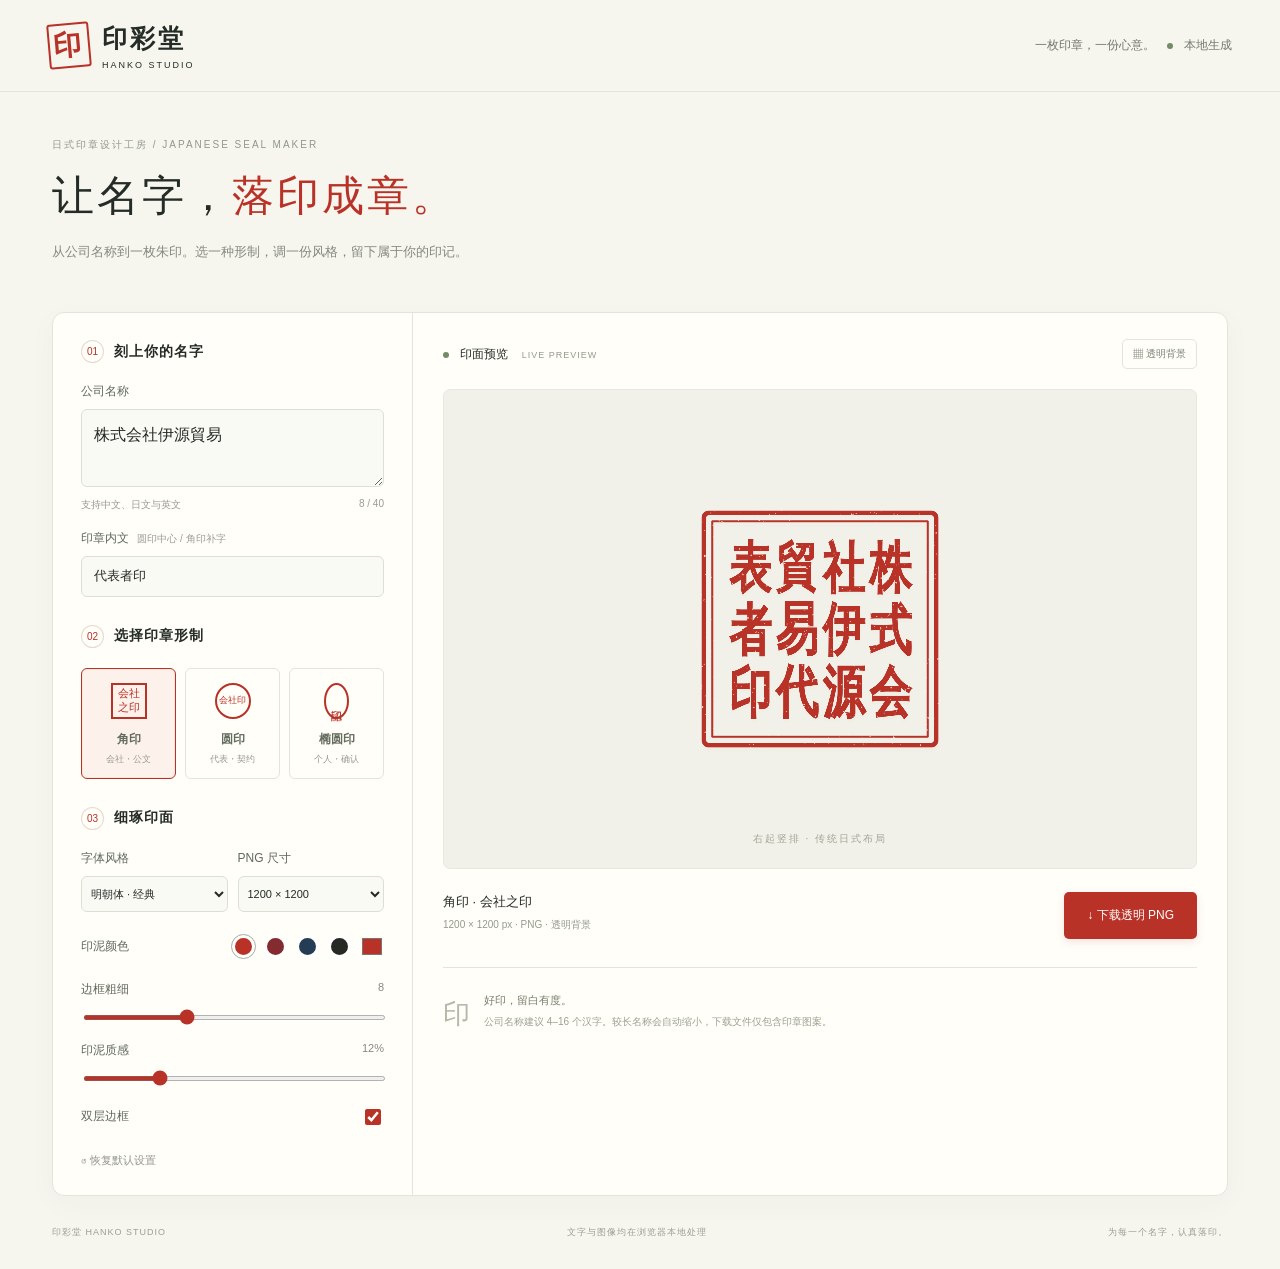
==== hanko/index.html @ 9f031221 "Add Japanese seal generator with transparent PNG export" ====
<!doctype html>
<html lang="zh-CN">
<head><meta charset="utf-8"><meta name="viewport" content="width=device-width,initial-scale=1"><title>印彩堂 · 日式印章生成器</title><meta name="description" content="设计日式公司角印、圆印与椭圆印，实时预览并下载透明 PNG。"><link rel="stylesheet" href="style.css"></head>
<body>
<header><a class="brand" href="#"><span class="brandmark">印</span><span>印彩堂<small>HANKO STUDIO</small></span></a><span class="header-note">一枚印章，一份心意。 <span class="dot"></span> 本地生成</span></header>
<main><section class="intro"><div class="eyebrow">日式印章设计工房 / JAPANESE SEAL MAKER</div><h1>让名字，<span>落印成章。</span></h1><p>从公司名称到一枚朱印。选一种形制，调一份风格，留下属于你的印记。</p></section>
<div class="workspace"><aside class="controls"><div class="section-title"><span>01</span><h2>刻上你的名字</h2></div><label for="name">公司名称</label><textarea id="name" rows="2" maxlength="40">株式会社伊源貿易</textarea><div class="help"><span>支持中文、日文与英文</span><span id="count"></span></div><label for="subtitle">印章内文 <small>圆印中心 / 角印补字</small></label><input id="subtitle" maxlength="12" value="代表者印"><div class="section-title second"><span>02</span><h2>选择印章形制</h2></div><div class="styles" role="group" aria-label="印章样式"><button class="style selected" data-style="square" aria-pressed="true"><i class="mini square">会社<br>之印</i><strong>角印</strong><small>会社・公文</small></button><button class="style" data-style="round" aria-pressed="false"><i class="mini round">会社印</i><strong>圆印</strong><small>代表・契约</small></button><button class="style" data-style="oval" aria-pressed="false"><i class="mini oval">認印</i><strong>椭圆印</strong><small>个人・确认</small></button></div><div class="section-title second"><span>03</span><h2>细琢印面</h2></div><div class="two"><div><label for="font">字体风格</label><select id="font"><option value="serif">明朝体 · 经典</option><option value="sans">黑体 · 现代</option><option value="brush">楷书 · 手作</option></select></div><div><label for="size">PNG 尺寸</label><select id="size"><option value="1200">1200 × 1200</option><option value="600">600 × 600</option><option value="2400">2400 × 2400</option></select></div></div><div class="color-row"><label for="color">印泥颜色</label><div class="swatches"><button data-color="#b83227" class="swatch active" style="--swatch:#b83227" aria-label="朱红"></button><button data-color="#842b2f" class="swatch" style="--swatch:#842b2f" aria-label="绛红"></button><button data-color="#253d54" class="swatch" style="--swatch:#253d54" aria-label="藏蓝"></button><button data-color="#272925" class="swatch" style="--swatch:#272925" aria-label="墨黑"></button><input type="color" id="color" value="#b83227" aria-label="自定义印泥颜色"></div></div><label class="range-label" for="border">边框粗细 <output id="borderValue">8</output></label><input type="range" id="border" min="3" max="18" value="8"><label class="range-label" for="texture">印泥质感 <output id="textureValue">12%</output></label><input type="range" id="texture" min="0" max="50" value="12"><div class="switch-row"><label for="double">双层边框</label><input id="double" type="checkbox" checked></div><button id="reset" class="reset">↺ 恢复默认设置</button></aside>
<section class="preview"><div class="preview-head"><div><span class="live-dot"></span> 印面预览 <small>LIVE PREVIEW</small></div><button id="background" aria-pressed="false">▦ 透明背景</button></div><div class="stage" id="stage"><canvas id="canvas" width="1200" height="1200" aria-label="生成的日式印章预览"></canvas><div class="stage-note">右起竖排 · 传统日式布局</div></div><div class="preview-bottom"><div><strong id="styleName">角印 · 会社之印</strong><p id="exportInfo">1200 × 1200 px · PNG · 透明背景</p></div><button id="download">↓ 下载透明 PNG</button></div><div class="tips"><span>印</span><div><strong>好印，留白有度。</strong><p>公司名称建议 4–16 个汉字。较长名称会自动缩小，下载文件仅包含印章图案。</p></div></div><div id="status" role="status" aria-live="polite"></div></section></div>
<footer><span>印彩堂 HANKO STUDIO</span><span>文字与图像均在浏览器本地处理</span><span>为每一个名字，认真落印。</span></footer></main><script src="app.js"></script></body></html>
---- hanko/style.css ----
:root{--ink:#252b26;--red:#b83227;--muted:#85877f;--line:#e4e4db}*{box-sizing:border-box}body{margin:0;background:#f6f6ef;color:var(--ink);font-family:Inter,"Yu Gothic","Microsoft YaHei",sans-serif;font-size:14px}header{height:92px;max-width:1320px;margin:auto;padding:0 48px;display:flex;align-items:center;justify-content:space-between;border-bottom:1px solid var(--line)}.brand{display:flex;align-items:center;gap:12px;color:var(--ink);text-decoration:none;font-family:serif;font-size:25px;font-weight:700;letter-spacing:3px}.brandmark{display:grid;place-items:center;border:2px solid var(--red);color:var(--red);width:42px;height:45px;border-radius:3px;transform:rotate(-5deg);font-size:28px}.brand small{display:block;font:9px sans-serif;letter-spacing:2px;margin-top:5px}.header-note{color:#74786e;font-size:12px}.dot,.live-dot{display:inline-block;width:6px;height:6px;background:#748b65;border-radius:50%;margin:0 8px}main{max-width:1224px;margin:auto;padding:0 24px}.intro{padding:46px 0 36px}.eyebrow{font-size:10px;letter-spacing:2px;color:#92978c}h1{font-family:"Yu Mincho","SimSun",serif;font-size:42px;font-weight:500;letter-spacing:3px;margin:16px 0}h1 span{color:var(--red)}.intro p{color:#85897e;font-size:13px;line-height:1.8}.workspace{display:grid;grid-template-columns:360px 1fr;background:#fffef9;border:1px solid var(--line);border-radius:12px;overflow:hidden;box-shadow:0 8px 30px #3c422808}.controls{padding:27px 28px;border-right:1px solid var(--line)}.section-title{display:flex;align-items:center;gap:10px;margin-bottom:20px}.section-title>span{font-size:10px;color:var(--red);border:1px solid #e8d9cd;border-radius:50%;padding:5px}.section-title h2{font-size:14px;font-weight:600;letter-spacing:1px;margin:0}.second{margin-top:28px}label{display:block;font-size:12px;margin-bottom:9px;color:#60695b}label small{font-size:10px;color:#9a9c91;margin-left:5px}textarea,input:not([type]),select{width:100%;border:1px solid #dddfd4;background:#fafaf5;border-radius:6px;padding:12px;color:var(--ink);font-family:inherit;font-size:13px;outline:none}textarea{resize:vertical;min-height:68px;max-height:150px;font-size:16px;line-height:1.6}textarea:focus,input:focus,select:focus{border-color:#b2a48b;outline:2px solid #b8322715}.help{display:flex;justify-content:space-between;font-size:10px;color:#999c91;margin:8px 0 18px}button{cursor:pointer;font-family:inherit}.styles{display:grid;grid-template-columns:repeat(3,1fr);gap:9px}.style{border:1px solid var(--line);border-radius:6px;background:#fffef9;padding:14px 3px 12px;color:#636d5d}.style.selected{border-color:var(--red);background:#fcf2eb;box-shadow:inset 0 0 0 1px #b8322710}.mini{display:flex;align-items:center;justify-content:center;height:36px;width:36px;margin:0 auto 12px;border:2px solid var(--red);font:11px serif;color:var(--red);font-style:normal;line-height:1.2}.mini.round{border-radius:50%;font-size:9px}.mini.oval{border-radius:50%;width:25px;font-size:11px;writing-mode:vertical-rl}.style strong,.style small{display:block}.style strong{font-size:12px}.style small{font-size:9px;margin-top:5px;color:#989b91}.two{display:grid;grid-template-columns:1fr 1fr;gap:10px}select{padding:10px 5px;font-size:11px}.color-row{display:flex;align-items:center;justify-content:space-between;margin:22px 0}.color-row label{margin:0}.swatches{display:flex;align-items:center;gap:9px}.swatch{border:3px solid #fff;width:23px;height:23px;background:var(--swatch);border-radius:50%;padding:0}.swatch.active{outline:1px solid #a9ac9d}input[type=color]{width:24px;height:25px;border:0;background:transparent;padding:0;cursor:pointer}.range-label{display:flex;justify-content:space-between;margin-top:19px}output{color:#85897c;font-size:11px}input[type=range]{width:100%;accent-color:var(--red);height:5px;cursor:pointer}.switch-row{display:flex;justify-content:space-between;align-items:center;margin-top:22px}.switch-row label{margin:0}input[type=checkbox]{accent-color:var(--red);width:16px;height:16px}.reset{background:none;border:0;color:#93998b;padding:0;margin-top:25px;font-size:11px}.preview{padding:26px 30px;min-width:0}.preview-head{display:flex;justify-content:space-between;align-items:center;font-size:12px}.preview-head small{color:#969b8e;font-size:9px;margin-left:10px;letter-spacing:1px}.live-dot{margin-left:0}.preview-head button{border:1px solid var(--line);background:#fffef9;border-radius:5px;padding:7px 10px;font-size:10px;color:#7e8578}.stage{height:480px;margin:20px 0 23px;border:1px solid #e8e8e0;border-radius:7px;position:relative;display:flex;align-items:center;justify-content:center;background:#f1f1e9}.stage.checker{background-color:#fcfcf8;background-image:conic-gradient(#e9eae3 25%,transparent 0 50%,#e9eae3 0 75%,transparent 0);background-size:20px 20px}canvas{width:340px;height:340px;max-width:85%;object-fit:contain;filter:drop-shadow(0 3px 1px #612b1a04)}.stage-note{position:absolute;bottom:22px;font-size:10px;letter-spacing:2px;color:#a0a593}.preview-bottom{display:flex;justify-content:space-between;align-items:center;gap:14px}.preview-bottom strong{font-size:13px;font-weight:500}.preview-bottom p{color:#959b8e;font-size:10px;margin:7px 0}.preview-bottom button{background:var(--red);border:0;border-radius:5px;color:white;padding:15px 23px;font-size:12px;box-shadow:0 3px 9px #b8322720}.preview-bottom button:hover{background:#962a22}.tips{display:flex;align-items:center;gap:14px;margin-top:28px;padding-top:23px;border-top:1px solid var(--line)}.tips>span{font:27px serif;color:#b5b9aa}.tips strong{font-size:11px;font-weight:500;color:#777f6d}.tips p{font-size:10px;color:#9ca18f;line-height:1.8;margin:5px 0}#status{font-size:11px;color:var(--red);margin-top:12px;min-height:16px}footer{display:flex;justify-content:space-between;margin:30px 0;color:#9b9f92;font-size:9px;letter-spacing:1px}button:focus-visible{outline:2px solid var(--red);outline-offset:3px}@media(min-width:1500px){.intro{padding-top:60px}.stage{height:510px}}@media(max-width:850px){header{padding:0 24px;height:75px}.header-note{font-size:10px}.workspace{grid-template-columns:300px 1fr}.controls{padding:23px 18px}.preview{padding:23px 18px}.stage{height:430px}canvas{width:280px;height:280px}.preview-bottom{align-items:stretch;flex-direction:column}.preview-head small{display:none}h1{font-size:36px}}@media(max-width:640px){main{padding:0 16px}.header-note{display:none}.intro{padding:30px 0 22px}h1{font-size:31px}.workspace{display:flex;flex-direction:column}.controls{border-right:0;border-bottom:1px solid var(--line);padding:24px}.preview{padding:22px}.stage{height:360px}canvas{width:280px;height:280px}.preview-bottom{flex-direction:row;align-items:center}.preview-bottom button{padding:14px 12px}footer{gap:12px;line-height:1.7}footer span:last-child{display:none}}
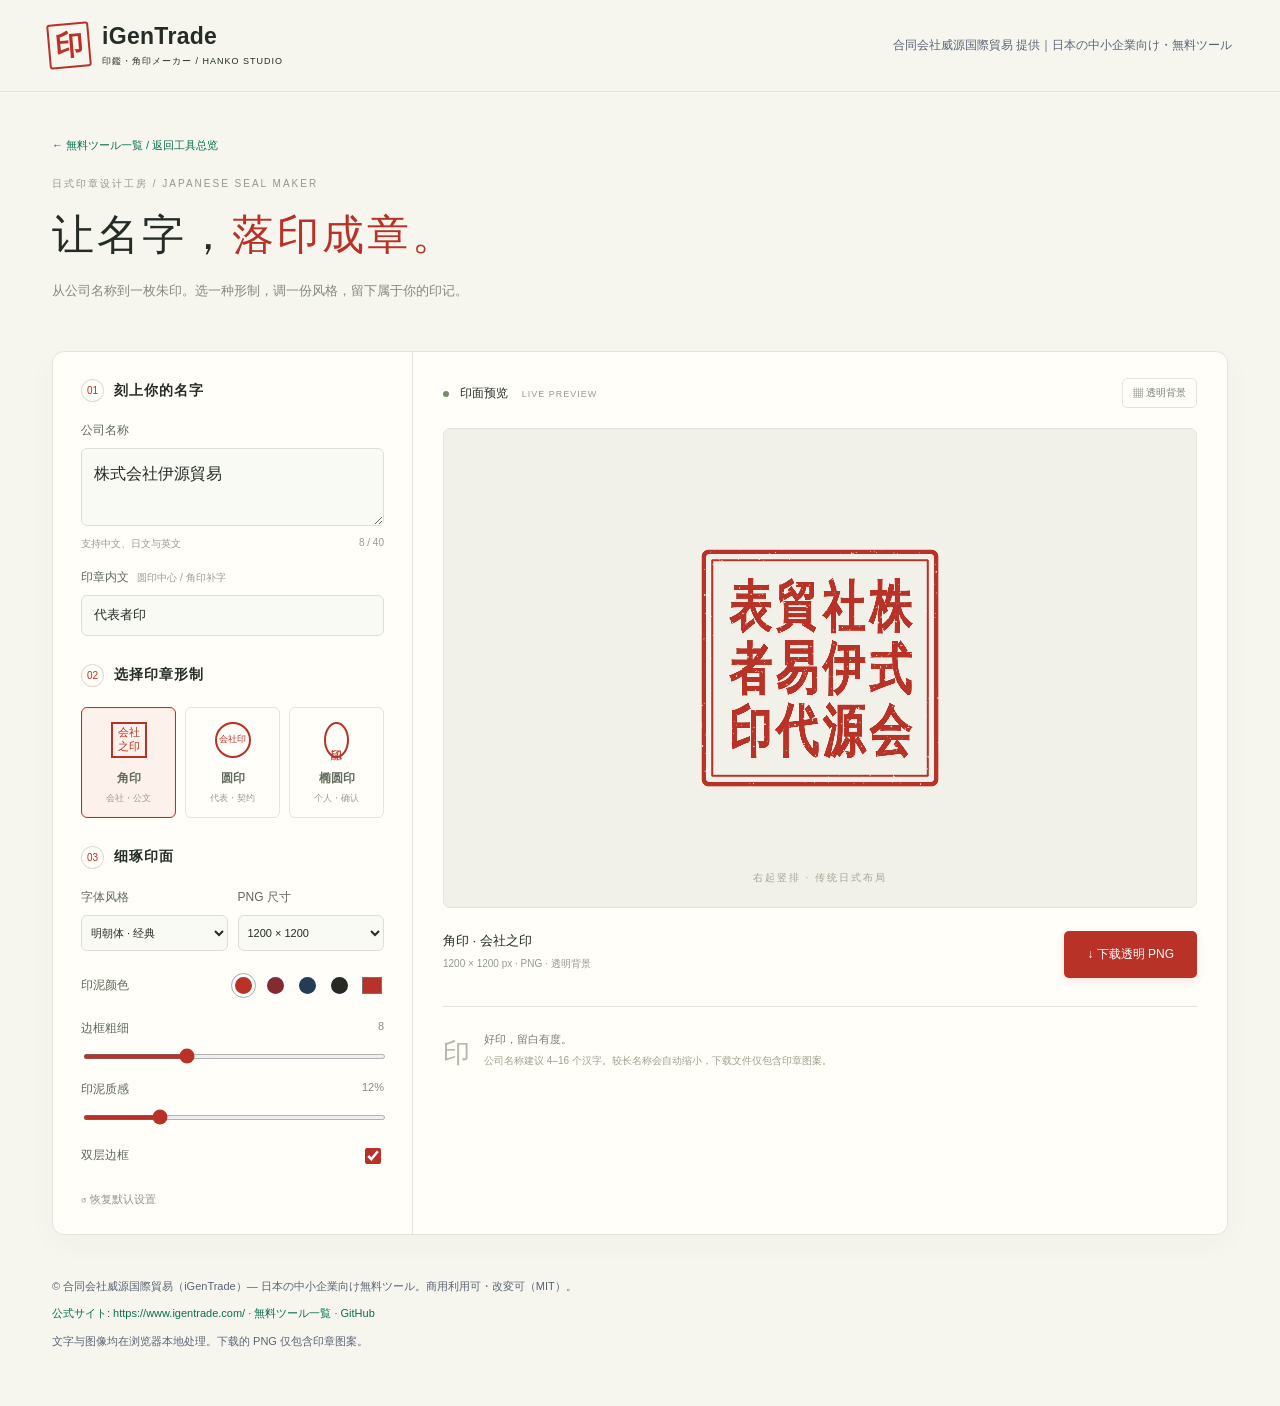
==== commit 335f75a9: "Unify hanko iGenTrade branding and add tool directory entry" ====
--- a/hanko/index.html
+++ b/hanko/index.html
@@ -1,9 +1,9 @@
 <!doctype html>
 <html lang="zh-CN">
-<head><meta charset="utf-8"><meta name="viewport" content="width=device-width,initial-scale=1"><title>印彩堂 · 日式印章生成器</title><meta name="description" content="设计日式公司角印、圆印与椭圆印，实时预览并下载透明 PNG。"><link rel="stylesheet" href="style.css"></head>
+<head><meta charset="utf-8"><meta name="viewport" content="width=device-width,initial-scale=1"><title>印鑑・角印メーカー | iGenTrade（合同会社威源国際貿易）</title><meta name="description" content="合同会社威源国際貿易（iGenTrade）が無料提供。会社名から角印・丸印・楕円印を作成し、背景透過PNGで保存できる印鑑メーカー。"><link rel="stylesheet" href="style.css"></head>
 <body>
-<header><a class="brand" href="#"><span class="brandmark">印</span><span>印彩堂<small>HANKO STUDIO</small></span></a><span class="header-note">一枚印章，一份心意。 <span class="dot"></span> 本地生成</span></header>
-<main><section class="intro"><div class="eyebrow">日式印章设计工房 / JAPANESE SEAL MAKER</div><h1>让名字，<span>落印成章。</span></h1><p>从公司名称到一枚朱印。选一种形制，调一份风格，留下属于你的印记。</p></section>
+<header><a class="brand" href="#"><span class="brandmark">印</span><span>iGenTrade<small>印鑑・角印メーカー / HANKO STUDIO</small></span></a><span class="header-note">合同会社威源国際貿易 提供｜日本の中小企業向け・無料ツール</span></header>
+<main><section class="intro"><nav class="tool-nav" aria-label="工具导航"><a href="https://igentrade.github.io/igentrade-tools/">← 無料ツール一覧 / 返回工具总览</a></nav><div class="eyebrow">日式印章设计工房 / JAPANESE SEAL MAKER</div><h1>让名字，<span>落印成章。</span></h1><p>从公司名称到一枚朱印。选一种形制，调一份风格，留下属于你的印记。</p></section>
 <div class="workspace"><aside class="controls"><div class="section-title"><span>01</span><h2>刻上你的名字</h2></div><label for="name">公司名称</label><textarea id="name" rows="2" maxlength="40">株式会社伊源貿易</textarea><div class="help"><span>支持中文、日文与英文</span><span id="count"></span></div><label for="subtitle">印章内文 <small>圆印中心 / 角印补字</small></label><input id="subtitle" maxlength="12" value="代表者印"><div class="section-title second"><span>02</span><h2>选择印章形制</h2></div><div class="styles" role="group" aria-label="印章样式"><button class="style selected" data-style="square" aria-pressed="true"><i class="mini square">会社<br>之印</i><strong>角印</strong><small>会社・公文</small></button><button class="style" data-style="round" aria-pressed="false"><i class="mini round">会社印</i><strong>圆印</strong><small>代表・契约</small></button><button class="style" data-style="oval" aria-pressed="false"><i class="mini oval">認印</i><strong>椭圆印</strong><small>个人・确认</small></button></div><div class="section-title second"><span>03</span><h2>细琢印面</h2></div><div class="two"><div><label for="font">字体风格</label><select id="font"><option value="serif">明朝体 · 经典</option><option value="sans">黑体 · 现代</option><option value="brush">楷书 · 手作</option></select></div><div><label for="size">PNG 尺寸</label><select id="size"><option value="1200">1200 × 1200</option><option value="600">600 × 600</option><option value="2400">2400 × 2400</option></select></div></div><div class="color-row"><label for="color">印泥颜色</label><div class="swatches"><button data-color="#b83227" class="swatch active" style="--swatch:#b83227" aria-label="朱红"></button><button data-color="#842b2f" class="swatch" style="--swatch:#842b2f" aria-label="绛红"></button><button data-color="#253d54" class="swatch" style="--swatch:#253d54" aria-label="藏蓝"></button><button data-color="#272925" class="swatch" style="--swatch:#272925" aria-label="墨黑"></button><input type="color" id="color" value="#b83227" aria-label="自定义印泥颜色"></div></div><label class="range-label" for="border">边框粗细 <output id="borderValue">8</output></label><input type="range" id="border" min="3" max="18" value="8"><label class="range-label" for="texture">印泥质感 <output id="textureValue">12%</output></label><input type="range" id="texture" min="0" max="50" value="12"><div class="switch-row"><label for="double">双层边框</label><input id="double" type="checkbox" checked></div><button id="reset" class="reset">↺ 恢复默认设置</button></aside>
 <section class="preview"><div class="preview-head"><div><span class="live-dot"></span> 印面预览 <small>LIVE PREVIEW</small></div><button id="background" aria-pressed="false">▦ 透明背景</button></div><div class="stage" id="stage"><canvas id="canvas" width="1200" height="1200" aria-label="生成的日式印章预览"></canvas><div class="stage-note">右起竖排 · 传统日式布局</div></div><div class="preview-bottom"><div><strong id="styleName">角印 · 会社之印</strong><p id="exportInfo">1200 × 1200 px · PNG · 透明背景</p></div><button id="download">↓ 下载透明 PNG</button></div><div class="tips"><span>印</span><div><strong>好印，留白有度。</strong><p>公司名称建议 4–16 个汉字。较长名称会自动缩小，下载文件仅包含印章图案。</p></div></div><div id="status" role="status" aria-live="polite"></div></section></div>
-<footer><span>印彩堂 HANKO STUDIO</span><span>文字与图像均在浏览器本地处理</span><span>为每一个名字，认真落印。</span></footer></main><script src="app.js"></script></body></html>
+<footer class="site-foot"><p>© 合同会社威源国際貿易（iGenTrade）— 日本の中小企業向け無料ツール。商用利用可・改変可（MIT）。</p><p><a href="https://www.igentrade.com/" target="_blank" rel="noopener">公式サイト: https://www.igentrade.com/</a> <span aria-hidden="true"> · </span> <a href="https://igentrade.github.io/igentrade-tools/">無料ツール一覧</a> <span aria-hidden="true"> · </span> <a href="https://github.com/igentrade/igentrade-tools/tree/main/hanko" target="_blank" rel="noopener">GitHub</a></p><p>文字与图像均在浏览器本地处理。下载的 PNG 仅包含印章图案。</p></footer></main><script src="app.js"></script></body></html>
--- a/hanko/style.css
+++ b/hanko/style.css
@@ -1 +1,4 @@
 :root{--ink:#252b26;--red:#b83227;--muted:#85877f;--line:#e4e4db}*{box-sizing:border-box}body{margin:0;background:#f6f6ef;color:var(--ink);font-family:Inter,"Yu Gothic","Microsoft YaHei",sans-serif;font-size:14px}header{height:92px;max-width:1320px;margin:auto;padding:0 48px;display:flex;align-items:center;justify-content:space-between;border-bottom:1px solid var(--line)}.brand{display:flex;align-items:center;gap:12px;color:var(--ink);text-decoration:none;font-family:serif;font-size:25px;font-weight:700;letter-spacing:3px}.brandmark{display:grid;place-items:center;border:2px solid var(--red);color:var(--red);width:42px;height:45px;border-radius:3px;transform:rotate(-5deg);font-size:28px}.brand small{display:block;font:9px sans-serif;letter-spacing:2px;margin-top:5px}.header-note{color:#74786e;font-size:12px}.dot,.live-dot{display:inline-block;width:6px;height:6px;background:#748b65;border-radius:50%;margin:0 8px}main{max-width:1224px;margin:auto;padding:0 24px}.intro{padding:46px 0 36px}.eyebrow{font-size:10px;letter-spacing:2px;color:#92978c}h1{font-family:"Yu Mincho","SimSun",serif;font-size:42px;font-weight:500;letter-spacing:3px;margin:16px 0}h1 span{color:var(--red)}.intro p{color:#85897e;font-size:13px;line-height:1.8}.workspace{display:grid;grid-template-columns:360px 1fr;background:#fffef9;border:1px solid var(--line);border-radius:12px;overflow:hidden;box-shadow:0 8px 30px #3c422808}.controls{padding:27px 28px;border-right:1px solid var(--line)}.section-title{display:flex;align-items:center;gap:10px;margin-bottom:20px}.section-title>span{font-size:10px;color:var(--red);border:1px solid #e8d9cd;border-radius:50%;padding:5px}.section-title h2{font-size:14px;font-weight:600;letter-spacing:1px;margin:0}.second{margin-top:28px}label{display:block;font-size:12px;margin-bottom:9px;color:#60695b}label small{font-size:10px;color:#9a9c91;margin-left:5px}textarea,input:not([type]),select{width:100%;border:1px solid #dddfd4;background:#fafaf5;border-radius:6px;padding:12px;color:var(--ink);font-family:inherit;font-size:13px;outline:none}textarea{resize:vertical;min-height:68px;max-height:150px;font-size:16px;line-height:1.6}textarea:focus,input:focus,select:focus{border-color:#b2a48b;outline:2px solid #b8322715}.help{display:flex;justify-content:space-between;font-size:10px;color:#999c91;margin:8px 0 18px}button{cursor:pointer;font-family:inherit}.styles{display:grid;grid-template-columns:repeat(3,1fr);gap:9px}.style{border:1px solid var(--line);border-radius:6px;background:#fffef9;padding:14px 3px 12px;color:#636d5d}.style.selected{border-color:var(--red);background:#fcf2eb;box-shadow:inset 0 0 0 1px #b8322710}.mini{display:flex;align-items:center;justify-content:center;height:36px;width:36px;margin:0 auto 12px;border:2px solid var(--red);font:11px serif;color:var(--red);font-style:normal;line-height:1.2}.mini.round{border-radius:50%;font-size:9px}.mini.oval{border-radius:50%;width:25px;font-size:11px;writing-mode:vertical-rl}.style strong,.style small{display:block}.style strong{font-size:12px}.style small{font-size:9px;margin-top:5px;color:#989b91}.two{display:grid;grid-template-columns:1fr 1fr;gap:10px}select{padding:10px 5px;font-size:11px}.color-row{display:flex;align-items:center;justify-content:space-between;margin:22px 0}.color-row label{margin:0}.swatches{display:flex;align-items:center;gap:9px}.swatch{border:3px solid #fff;width:23px;height:23px;background:var(--swatch);border-radius:50%;padding:0}.swatch.active{outline:1px solid #a9ac9d}input[type=color]{width:24px;height:25px;border:0;background:transparent;padding:0;cursor:pointer}.range-label{display:flex;justify-content:space-between;margin-top:19px}output{color:#85897c;font-size:11px}input[type=range]{width:100%;accent-color:var(--red);height:5px;cursor:pointer}.switch-row{display:flex;justify-content:space-between;align-items:center;margin-top:22px}.switch-row label{margin:0}input[type=checkbox]{accent-color:var(--red);width:16px;height:16px}.reset{background:none;border:0;color:#93998b;padding:0;margin-top:25px;font-size:11px}.preview{padding:26px 30px;min-width:0}.preview-head{display:flex;justify-content:space-between;align-items:center;font-size:12px}.preview-head small{color:#969b8e;font-size:9px;margin-left:10px;letter-spacing:1px}.live-dot{margin-left:0}.preview-head button{border:1px solid var(--line);background:#fffef9;border-radius:5px;padding:7px 10px;font-size:10px;color:#7e8578}.stage{height:480px;margin:20px 0 23px;border:1px solid #e8e8e0;border-radius:7px;position:relative;display:flex;align-items:center;justify-content:center;background:#f1f1e9}.stage.checker{background-color:#fcfcf8;background-image:conic-gradient(#e9eae3 25%,transparent 0 50%,#e9eae3 0 75%,transparent 0);background-size:20px 20px}canvas{width:340px;height:340px;max-width:85%;object-fit:contain;filter:drop-shadow(0 3px 1px #612b1a04)}.stage-note{position:absolute;bottom:22px;font-size:10px;letter-spacing:2px;color:#a0a593}.preview-bottom{display:flex;justify-content:space-between;align-items:center;gap:14px}.preview-bottom strong{font-size:13px;font-weight:500}.preview-bottom p{color:#959b8e;font-size:10px;margin:7px 0}.preview-bottom button{background:var(--red);border:0;border-radius:5px;color:white;padding:15px 23px;font-size:12px;box-shadow:0 3px 9px #b8322720}.preview-bottom button:hover{background:#962a22}.tips{display:flex;align-items:center;gap:14px;margin-top:28px;padding-top:23px;border-top:1px solid var(--line)}.tips>span{font:27px serif;color:#b5b9aa}.tips strong{font-size:11px;font-weight:500;color:#777f6d}.tips p{font-size:10px;color:#9ca18f;line-height:1.8;margin:5px 0}#status{font-size:11px;color:var(--red);margin-top:12px;min-height:16px}footer{display:flex;justify-content:space-between;margin:30px 0;color:#9b9f92;font-size:9px;letter-spacing:1px}button:focus-visible{outline:2px solid var(--red);outline-offset:3px}@media(min-width:1500px){.intro{padding-top:60px}.stage{height:510px}}@media(max-width:850px){header{padding:0 24px;height:75px}.header-note{font-size:10px}.workspace{grid-template-columns:300px 1fr}.controls{padding:23px 18px}.preview{padding:23px 18px}.stage{height:430px}canvas{width:280px;height:280px}.preview-bottom{align-items:stretch;flex-direction:column}.preview-head small{display:none}h1{font-size:36px}}@media(max-width:640px){main{padding:0 16px}.header-note{display:none}.intro{padding:30px 0 22px}h1{font-size:31px}.workspace{display:flex;flex-direction:column}.controls{border-right:0;border-bottom:1px solid var(--line);padding:24px}.preview{padding:22px}.stage{height:360px}canvas{width:280px;height:280px}.preview-bottom{flex-direction:row;align-items:center}.preview-bottom button{padding:14px 12px}footer{gap:12px;line-height:1.7}footer span:last-child{display:none}}
+
+/* Shared iGenTrade identity */
+.brand{font-family:Inter,"Yu Gothic","Microsoft YaHei",sans-serif;font-size:23px;letter-spacing:.3px}.brand small{font-size:9px;letter-spacing:1px}.header-note{max-width:380px;text-align:right;line-height:1.8;color:#5b6475}.tool-nav{margin-bottom:24px;font-size:11px}.tool-nav a,.site-foot a{color:#0b6e4f;text-decoration:none}.tool-nav a:hover,.site-foot a:hover{text-decoration:underline}.site-foot{display:block;line-height:1.8;letter-spacing:0;font-size:11px;color:#5b6475;padding:4px 0 16px}.site-foot p{margin:8px 0}@media(max-width:850px){.header-note{max-width:230px;font-size:10px}}@media(max-width:640px){header{height:auto;min-height:105px;align-items:flex-start;flex-direction:column;justify-content:center;gap:12px;padding:17px 24px}.header-note{display:block;max-width:none;text-align:left;font-size:9px}.brand{font-size:21px}.brand small{font-size:8px}.tool-nav{margin-bottom:20px}.site-foot{font-size:10px}}
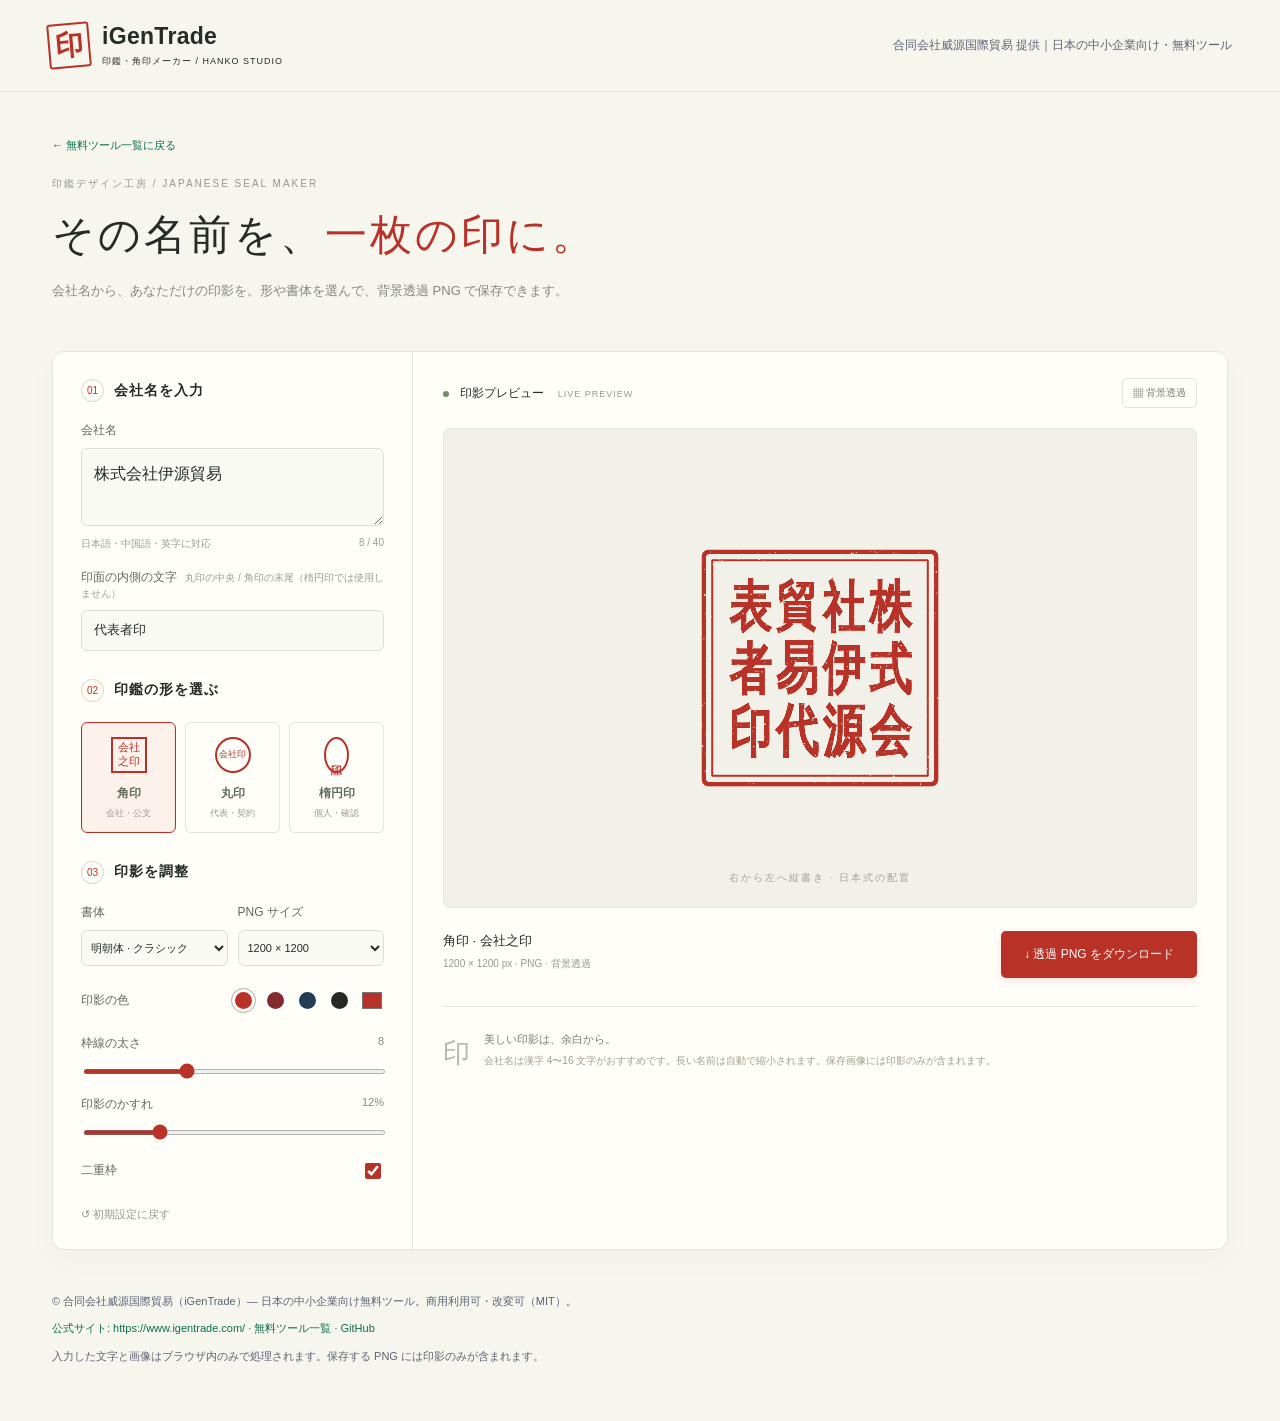
==== commit f1e633fe: "Localize seal maker interface and messages into Japanese" ====
--- a/hanko/index.html
+++ b/hanko/index.html
@@ -1,9 +1,9 @@
 <!doctype html>
-<html lang="zh-CN">
+<html lang="ja">
 <head><meta charset="utf-8"><meta name="viewport" content="width=device-width,initial-scale=1"><title>印鑑・角印メーカー | iGenTrade（合同会社威源国際貿易）</title><meta name="description" content="合同会社威源国際貿易（iGenTrade）が無料提供。会社名から角印・丸印・楕円印を作成し、背景透過PNGで保存できる印鑑メーカー。"><link rel="stylesheet" href="style.css"></head>
 <body>
 <header><a class="brand" href="#"><span class="brandmark">印</span><span>iGenTrade<small>印鑑・角印メーカー / HANKO STUDIO</small></span></a><span class="header-note">合同会社威源国際貿易 提供｜日本の中小企業向け・無料ツール</span></header>
-<main><section class="intro"><nav class="tool-nav" aria-label="工具导航"><a href="https://igentrade.github.io/igentrade-tools/">← 無料ツール一覧 / 返回工具总览</a></nav><div class="eyebrow">日式印章设计工房 / JAPANESE SEAL MAKER</div><h1>让名字，<span>落印成章。</span></h1><p>从公司名称到一枚朱印。选一种形制，调一份风格，留下属于你的印记。</p></section>
-<div class="workspace"><aside class="controls"><div class="section-title"><span>01</span><h2>刻上你的名字</h2></div><label for="name">公司名称</label><textarea id="name" rows="2" maxlength="40">株式会社伊源貿易</textarea><div class="help"><span>支持中文、日文与英文</span><span id="count"></span></div><label for="subtitle">印章内文 <small>圆印中心 / 角印补字</small></label><input id="subtitle" maxlength="12" value="代表者印"><div class="section-title second"><span>02</span><h2>选择印章形制</h2></div><div class="styles" role="group" aria-label="印章样式"><button class="style selected" data-style="square" aria-pressed="true"><i class="mini square">会社<br>之印</i><strong>角印</strong><small>会社・公文</small></button><button class="style" data-style="round" aria-pressed="false"><i class="mini round">会社印</i><strong>圆印</strong><small>代表・契约</small></button><button class="style" data-style="oval" aria-pressed="false"><i class="mini oval">認印</i><strong>椭圆印</strong><small>个人・确认</small></button></div><div class="section-title second"><span>03</span><h2>细琢印面</h2></div><div class="two"><div><label for="font">字体风格</label><select id="font"><option value="serif">明朝体 · 经典</option><option value="sans">黑体 · 现代</option><option value="brush">楷书 · 手作</option></select></div><div><label for="size">PNG 尺寸</label><select id="size"><option value="1200">1200 × 1200</option><option value="600">600 × 600</option><option value="2400">2400 × 2400</option></select></div></div><div class="color-row"><label for="color">印泥颜色</label><div class="swatches"><button data-color="#b83227" class="swatch active" style="--swatch:#b83227" aria-label="朱红"></button><button data-color="#842b2f" class="swatch" style="--swatch:#842b2f" aria-label="绛红"></button><button data-color="#253d54" class="swatch" style="--swatch:#253d54" aria-label="藏蓝"></button><button data-color="#272925" class="swatch" style="--swatch:#272925" aria-label="墨黑"></button><input type="color" id="color" value="#b83227" aria-label="自定义印泥颜色"></div></div><label class="range-label" for="border">边框粗细 <output id="borderValue">8</output></label><input type="range" id="border" min="3" max="18" value="8"><label class="range-label" for="texture">印泥质感 <output id="textureValue">12%</output></label><input type="range" id="texture" min="0" max="50" value="12"><div class="switch-row"><label for="double">双层边框</label><input id="double" type="checkbox" checked></div><button id="reset" class="reset">↺ 恢复默认设置</button></aside>
-<section class="preview"><div class="preview-head"><div><span class="live-dot"></span> 印面预览 <small>LIVE PREVIEW</small></div><button id="background" aria-pressed="false">▦ 透明背景</button></div><div class="stage" id="stage"><canvas id="canvas" width="1200" height="1200" aria-label="生成的日式印章预览"></canvas><div class="stage-note">右起竖排 · 传统日式布局</div></div><div class="preview-bottom"><div><strong id="styleName">角印 · 会社之印</strong><p id="exportInfo">1200 × 1200 px · PNG · 透明背景</p></div><button id="download">↓ 下载透明 PNG</button></div><div class="tips"><span>印</span><div><strong>好印，留白有度。</strong><p>公司名称建议 4–16 个汉字。较长名称会自动缩小，下载文件仅包含印章图案。</p></div></div><div id="status" role="status" aria-live="polite"></div></section></div>
-<footer class="site-foot"><p>© 合同会社威源国際貿易（iGenTrade）— 日本の中小企業向け無料ツール。商用利用可・改変可（MIT）。</p><p><a href="https://www.igentrade.com/" target="_blank" rel="noopener">公式サイト: https://www.igentrade.com/</a> <span aria-hidden="true"> · </span> <a href="https://igentrade.github.io/igentrade-tools/">無料ツール一覧</a> <span aria-hidden="true"> · </span> <a href="https://github.com/igentrade/igentrade-tools/tree/main/hanko" target="_blank" rel="noopener">GitHub</a></p><p>文字与图像均在浏览器本地处理。下载的 PNG 仅包含印章图案。</p></footer></main><script src="app.js"></script></body></html>
+<main><section class="intro"><nav class="tool-nav" aria-label="ツールナビゲーション"><a href="https://igentrade.github.io/igentrade-tools/">← 無料ツール一覧に戻る</a></nav><div class="eyebrow">印鑑デザイン工房 / JAPANESE SEAL MAKER</div><h1>その名前を、<span>一枚の印に。</span></h1><p>会社名から、あなただけの印影を。形や書体を選んで、背景透過 PNG で保存できます。</p></section>
+<div class="workspace"><aside class="controls"><div class="section-title"><span>01</span><h2>会社名を入力</h2></div><label for="name">会社名</label><textarea id="name" rows="2" maxlength="40">株式会社伊源貿易</textarea><div class="help"><span>日本語・中国語・英字に対応</span><span id="count"></span></div><label for="subtitle">印面の内側の文字 <small>丸印の中央 / 角印の末尾（楕円印では使用しません）</small></label><input id="subtitle" maxlength="12" value="代表者印"><div class="section-title second"><span>02</span><h2>印鑑の形を選ぶ</h2></div><div class="styles" role="group" aria-label="印鑑の種類"><button class="style selected" data-style="square" aria-pressed="true"><i class="mini square">会社<br>之印</i><strong>角印</strong><small>会社・公文</small></button><button class="style" data-style="round" aria-pressed="false"><i class="mini round">会社印</i><strong>丸印</strong><small>代表・契約</small></button><button class="style" data-style="oval" aria-pressed="false"><i class="mini oval">認印</i><strong>楕円印</strong><small>個人・確認</small></button></div><div class="section-title second"><span>03</span><h2>印影を調整</h2></div><div class="two"><div><label for="font">書体</label><select id="font"><option value="serif">明朝体 · クラシック</option><option value="sans">ゴシック体 · モダン</option><option value="brush">楷書体 · 手書き風</option></select></div><div><label for="size">PNG サイズ</label><select id="size"><option value="1200">1200 × 1200</option><option value="600">600 × 600</option><option value="2400">2400 × 2400</option></select></div></div><div class="color-row"><label for="color">印影の色</label><div class="swatches"><button data-color="#b83227" class="swatch active" style="--swatch:#b83227" aria-label="朱色"></button><button data-color="#842b2f" class="swatch" style="--swatch:#842b2f" aria-label="深紅"></button><button data-color="#253d54" class="swatch" style="--swatch:#253d54" aria-label="紺色"></button><button data-color="#272925" class="swatch" style="--swatch:#272925" aria-label="墨色"></button><input type="color" id="color" value="#b83227" aria-label="自定义印影の色"></div></div><label class="range-label" for="border">枠線の太さ <output id="borderValue">8</output></label><input type="range" id="border" min="3" max="18" value="8"><label class="range-label" for="texture">印影のかすれ <output id="textureValue">12%</output></label><input type="range" id="texture" min="0" max="50" value="12"><div class="switch-row"><label for="double">二重枠</label><input id="double" type="checkbox" checked></div><button id="reset" class="reset">↺ 初期設定に戻す</button></aside>
+<section class="preview"><div class="preview-head"><div><span class="live-dot"></span> 印影プレビュー <small>LIVE PREVIEW</small></div><button id="background" aria-pressed="false">▦ 背景透過</button></div><div class="stage" id="stage"><canvas id="canvas" width="1200" height="1200" aria-label="生成した印鑑のプレビュー"></canvas><div class="stage-note">右から左へ縦書き · 日本式の配置</div></div><div class="preview-bottom"><div><strong id="styleName">角印 · 会社之印</strong><p id="exportInfo">1200 × 1200 px · PNG · 背景透過</p></div><button id="download">↓ 透過 PNG をダウンロード</button></div><div class="tips"><span>印</span><div><strong>美しい印影は、余白から。</strong><p>会社名は漢字 4〜16 文字がおすすめです。長い名前は自動で縮小されます。保存画像には印影のみが含まれます。</p></div></div><div id="status" role="status" aria-live="polite"></div></section></div>
+<footer class="site-foot"><p>© 合同会社威源国際貿易（iGenTrade）— 日本の中小企業向け無料ツール。商用利用可・改変可（MIT）。</p><p><a href="https://www.igentrade.com/" target="_blank" rel="noopener">公式サイト: https://www.igentrade.com/</a> <span aria-hidden="true"> · </span> <a href="https://igentrade.github.io/igentrade-tools/">無料ツール一覧</a> <span aria-hidden="true"> · </span> <a href="https://github.com/igentrade/igentrade-tools/tree/main/hanko" target="_blank" rel="noopener">GitHub</a></p><p>入力した文字と画像はブラウザ内のみで処理されます。保存する PNG には印影のみが含まれます。</p></footer></main><script src="app.js"></script></body></html>
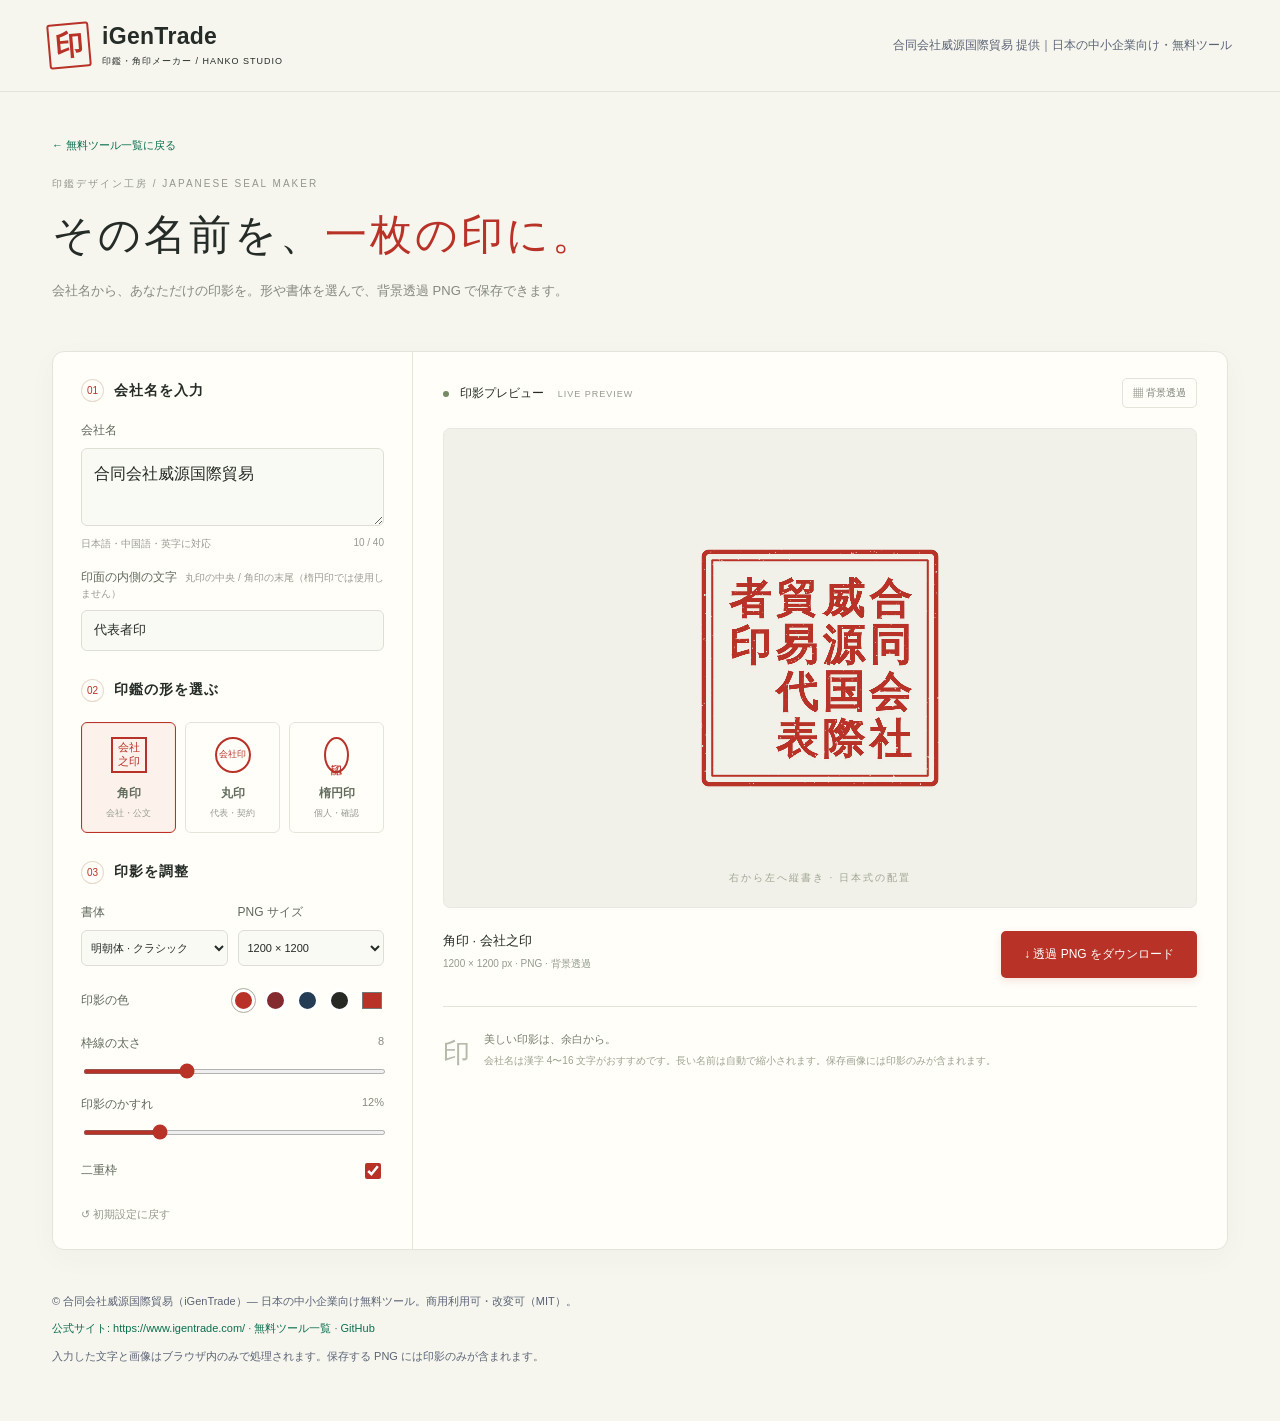
==== commit 9147a3f4: "Use 合同会社威源国際貿易 as the default seal company name" ====
--- a/hanko/index.html
+++ b/hanko/index.html
@@ -4,6 +4,6 @@
 <body>
 <header><a class="brand" href="#"><span class="brandmark">印</span><span>iGenTrade<small>印鑑・角印メーカー / HANKO STUDIO</small></span></a><span class="header-note">合同会社威源国際貿易 提供｜日本の中小企業向け・無料ツール</span></header>
 <main><section class="intro"><nav class="tool-nav" aria-label="ツールナビゲーション"><a href="https://igentrade.github.io/igentrade-tools/">← 無料ツール一覧に戻る</a></nav><div class="eyebrow">印鑑デザイン工房 / JAPANESE SEAL MAKER</div><h1>その名前を、<span>一枚の印に。</span></h1><p>会社名から、あなただけの印影を。形や書体を選んで、背景透過 PNG で保存できます。</p></section>
-<div class="workspace"><aside class="controls"><div class="section-title"><span>01</span><h2>会社名を入力</h2></div><label for="name">会社名</label><textarea id="name" rows="2" maxlength="40">株式会社伊源貿易</textarea><div class="help"><span>日本語・中国語・英字に対応</span><span id="count"></span></div><label for="subtitle">印面の内側の文字 <small>丸印の中央 / 角印の末尾（楕円印では使用しません）</small></label><input id="subtitle" maxlength="12" value="代表者印"><div class="section-title second"><span>02</span><h2>印鑑の形を選ぶ</h2></div><div class="styles" role="group" aria-label="印鑑の種類"><button class="style selected" data-style="square" aria-pressed="true"><i class="mini square">会社<br>之印</i><strong>角印</strong><small>会社・公文</small></button><button class="style" data-style="round" aria-pressed="false"><i class="mini round">会社印</i><strong>丸印</strong><small>代表・契約</small></button><button class="style" data-style="oval" aria-pressed="false"><i class="mini oval">認印</i><strong>楕円印</strong><small>個人・確認</small></button></div><div class="section-title second"><span>03</span><h2>印影を調整</h2></div><div class="two"><div><label for="font">書体</label><select id="font"><option value="serif">明朝体 · クラシック</option><option value="sans">ゴシック体 · モダン</option><option value="brush">楷書体 · 手書き風</option></select></div><div><label for="size">PNG サイズ</label><select id="size"><option value="1200">1200 × 1200</option><option value="600">600 × 600</option><option value="2400">2400 × 2400</option></select></div></div><div class="color-row"><label for="color">印影の色</label><div class="swatches"><button data-color="#b83227" class="swatch active" style="--swatch:#b83227" aria-label="朱色"></button><button data-color="#842b2f" class="swatch" style="--swatch:#842b2f" aria-label="深紅"></button><button data-color="#253d54" class="swatch" style="--swatch:#253d54" aria-label="紺色"></button><button data-color="#272925" class="swatch" style="--swatch:#272925" aria-label="墨色"></button><input type="color" id="color" value="#b83227" aria-label="自定义印影の色"></div></div><label class="range-label" for="border">枠線の太さ <output id="borderValue">8</output></label><input type="range" id="border" min="3" max="18" value="8"><label class="range-label" for="texture">印影のかすれ <output id="textureValue">12%</output></label><input type="range" id="texture" min="0" max="50" value="12"><div class="switch-row"><label for="double">二重枠</label><input id="double" type="checkbox" checked></div><button id="reset" class="reset">↺ 初期設定に戻す</button></aside>
+<div class="workspace"><aside class="controls"><div class="section-title"><span>01</span><h2>会社名を入力</h2></div><label for="name">会社名</label><textarea id="name" rows="2" maxlength="40">合同会社威源国際貿易</textarea><div class="help"><span>日本語・中国語・英字に対応</span><span id="count"></span></div><label for="subtitle">印面の内側の文字 <small>丸印の中央 / 角印の末尾（楕円印では使用しません）</small></label><input id="subtitle" maxlength="12" value="代表者印"><div class="section-title second"><span>02</span><h2>印鑑の形を選ぶ</h2></div><div class="styles" role="group" aria-label="印鑑の種類"><button class="style selected" data-style="square" aria-pressed="true"><i class="mini square">会社<br>之印</i><strong>角印</strong><small>会社・公文</small></button><button class="style" data-style="round" aria-pressed="false"><i class="mini round">会社印</i><strong>丸印</strong><small>代表・契約</small></button><button class="style" data-style="oval" aria-pressed="false"><i class="mini oval">認印</i><strong>楕円印</strong><small>個人・確認</small></button></div><div class="section-title second"><span>03</span><h2>印影を調整</h2></div><div class="two"><div><label for="font">書体</label><select id="font"><option value="serif">明朝体 · クラシック</option><option value="sans">ゴシック体 · モダン</option><option value="brush">楷書体 · 手書き風</option></select></div><div><label for="size">PNG サイズ</label><select id="size"><option value="1200">1200 × 1200</option><option value="600">600 × 600</option><option value="2400">2400 × 2400</option></select></div></div><div class="color-row"><label for="color">印影の色</label><div class="swatches"><button data-color="#b83227" class="swatch active" style="--swatch:#b83227" aria-label="朱色"></button><button data-color="#842b2f" class="swatch" style="--swatch:#842b2f" aria-label="深紅"></button><button data-color="#253d54" class="swatch" style="--swatch:#253d54" aria-label="紺色"></button><button data-color="#272925" class="swatch" style="--swatch:#272925" aria-label="墨色"></button><input type="color" id="color" value="#b83227" aria-label="自定义印影の色"></div></div><label class="range-label" for="border">枠線の太さ <output id="borderValue">8</output></label><input type="range" id="border" min="3" max="18" value="8"><label class="range-label" for="texture">印影のかすれ <output id="textureValue">12%</output></label><input type="range" id="texture" min="0" max="50" value="12"><div class="switch-row"><label for="double">二重枠</label><input id="double" type="checkbox" checked></div><button id="reset" class="reset">↺ 初期設定に戻す</button></aside>
 <section class="preview"><div class="preview-head"><div><span class="live-dot"></span> 印影プレビュー <small>LIVE PREVIEW</small></div><button id="background" aria-pressed="false">▦ 背景透過</button></div><div class="stage" id="stage"><canvas id="canvas" width="1200" height="1200" aria-label="生成した印鑑のプレビュー"></canvas><div class="stage-note">右から左へ縦書き · 日本式の配置</div></div><div class="preview-bottom"><div><strong id="styleName">角印 · 会社之印</strong><p id="exportInfo">1200 × 1200 px · PNG · 背景透過</p></div><button id="download">↓ 透過 PNG をダウンロード</button></div><div class="tips"><span>印</span><div><strong>美しい印影は、余白から。</strong><p>会社名は漢字 4〜16 文字がおすすめです。長い名前は自動で縮小されます。保存画像には印影のみが含まれます。</p></div></div><div id="status" role="status" aria-live="polite"></div></section></div>
 <footer class="site-foot"><p>© 合同会社威源国際貿易（iGenTrade）— 日本の中小企業向け無料ツール。商用利用可・改変可（MIT）。</p><p><a href="https://www.igentrade.com/" target="_blank" rel="noopener">公式サイト: https://www.igentrade.com/</a> <span aria-hidden="true"> · </span> <a href="https://igentrade.github.io/igentrade-tools/">無料ツール一覧</a> <span aria-hidden="true"> · </span> <a href="https://github.com/igentrade/igentrade-tools/tree/main/hanko" target="_blank" rel="noopener">GitHub</a></p><p>入力した文字と画像はブラウザ内のみで処理されます。保存する PNG には印影のみが含まれます。</p></footer></main><script src="app.js"></script></body></html>
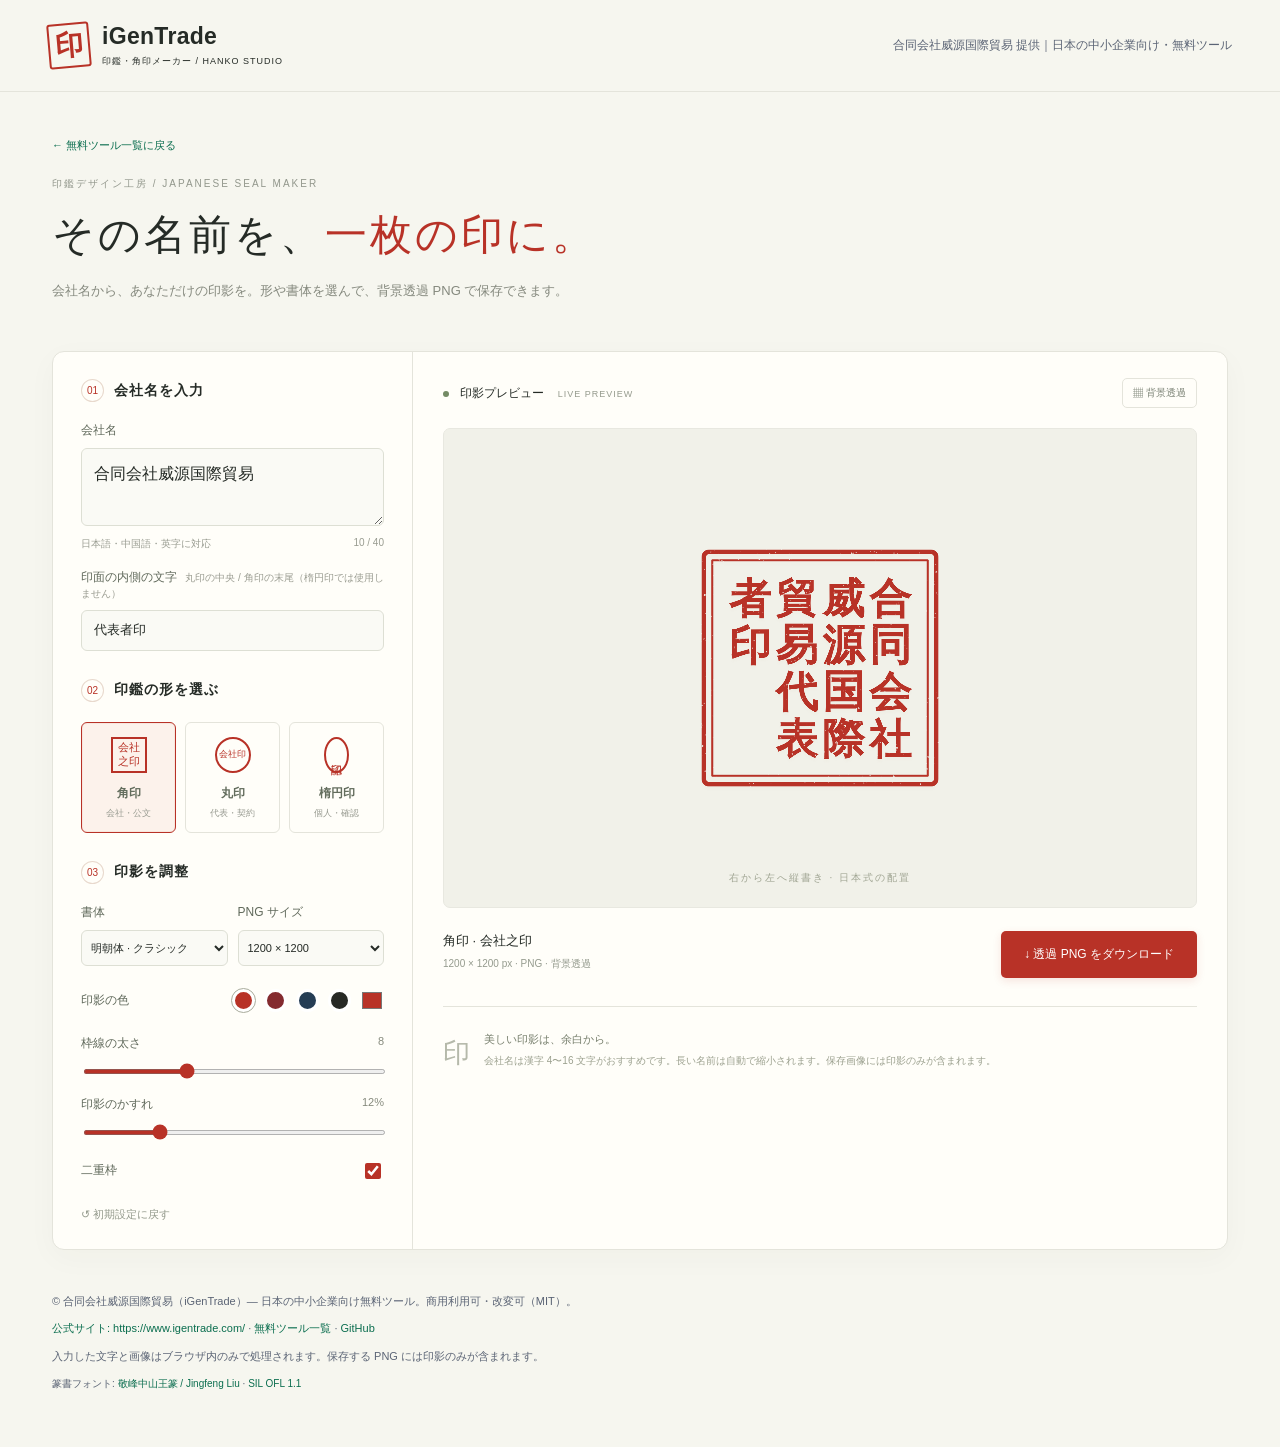
==== commit d1c7ed68: "Add seal-script font option with async loading and PNG export support" ====
--- a/hanko/index.html
+++ b/hanko/index.html
@@ -4,6 +4,6 @@
 <body>
 <header><a class="brand" href="#"><span class="brandmark">印</span><span>iGenTrade<small>印鑑・角印メーカー / HANKO STUDIO</small></span></a><span class="header-note">合同会社威源国際貿易 提供｜日本の中小企業向け・無料ツール</span></header>
 <main><section class="intro"><nav class="tool-nav" aria-label="ツールナビゲーション"><a href="https://igentrade.github.io/igentrade-tools/">← 無料ツール一覧に戻る</a></nav><div class="eyebrow">印鑑デザイン工房 / JAPANESE SEAL MAKER</div><h1>その名前を、<span>一枚の印に。</span></h1><p>会社名から、あなただけの印影を。形や書体を選んで、背景透過 PNG で保存できます。</p></section>
-<div class="workspace"><aside class="controls"><div class="section-title"><span>01</span><h2>会社名を入力</h2></div><label for="name">会社名</label><textarea id="name" rows="2" maxlength="40">合同会社威源国際貿易</textarea><div class="help"><span>日本語・中国語・英字に対応</span><span id="count"></span></div><label for="subtitle">印面の内側の文字 <small>丸印の中央 / 角印の末尾（楕円印では使用しません）</small></label><input id="subtitle" maxlength="12" value="代表者印"><div class="section-title second"><span>02</span><h2>印鑑の形を選ぶ</h2></div><div class="styles" role="group" aria-label="印鑑の種類"><button class="style selected" data-style="square" aria-pressed="true"><i class="mini square">会社<br>之印</i><strong>角印</strong><small>会社・公文</small></button><button class="style" data-style="round" aria-pressed="false"><i class="mini round">会社印</i><strong>丸印</strong><small>代表・契約</small></button><button class="style" data-style="oval" aria-pressed="false"><i class="mini oval">認印</i><strong>楕円印</strong><small>個人・確認</small></button></div><div class="section-title second"><span>03</span><h2>印影を調整</h2></div><div class="two"><div><label for="font">書体</label><select id="font"><option value="serif">明朝体 · クラシック</option><option value="sans">ゴシック体 · モダン</option><option value="brush">楷書体 · 手書き風</option></select></div><div><label for="size">PNG サイズ</label><select id="size"><option value="1200">1200 × 1200</option><option value="600">600 × 600</option><option value="2400">2400 × 2400</option></select></div></div><div class="color-row"><label for="color">印影の色</label><div class="swatches"><button data-color="#b83227" class="swatch active" style="--swatch:#b83227" aria-label="朱色"></button><button data-color="#842b2f" class="swatch" style="--swatch:#842b2f" aria-label="深紅"></button><button data-color="#253d54" class="swatch" style="--swatch:#253d54" aria-label="紺色"></button><button data-color="#272925" class="swatch" style="--swatch:#272925" aria-label="墨色"></button><input type="color" id="color" value="#b83227" aria-label="自定义印影の色"></div></div><label class="range-label" for="border">枠線の太さ <output id="borderValue">8</output></label><input type="range" id="border" min="3" max="18" value="8"><label class="range-label" for="texture">印影のかすれ <output id="textureValue">12%</output></label><input type="range" id="texture" min="0" max="50" value="12"><div class="switch-row"><label for="double">二重枠</label><input id="double" type="checkbox" checked></div><button id="reset" class="reset">↺ 初期設定に戻す</button></aside>
+<div class="workspace"><aside class="controls"><div class="section-title"><span>01</span><h2>会社名を入力</h2></div><label for="name">会社名</label><textarea id="name" rows="2" maxlength="40">合同会社威源国際貿易</textarea><div class="help"><span>日本語・中国語・英字に対応</span><span id="count"></span></div><label for="subtitle">印面の内側の文字 <small>丸印の中央 / 角印の末尾（楕円印では使用しません）</small></label><input id="subtitle" maxlength="12" value="代表者印"><div class="section-title second"><span>02</span><h2>印鑑の形を選ぶ</h2></div><div class="styles" role="group" aria-label="印鑑の種類"><button class="style selected" data-style="square" aria-pressed="true"><i class="mini square">会社<br>之印</i><strong>角印</strong><small>会社・公文</small></button><button class="style" data-style="round" aria-pressed="false"><i class="mini round">会社印</i><strong>丸印</strong><small>代表・契約</small></button><button class="style" data-style="oval" aria-pressed="false"><i class="mini oval">認印</i><strong>楕円印</strong><small>個人・確認</small></button></div><div class="section-title second"><span>03</span><h2>印影を調整</h2></div><div class="two"><div><label for="font">書体</label><select id="font"><option value="serif">明朝体 · クラシック</option><option value="sans">ゴシック体 · モダン</option><option value="brush">楷書体 · 手書き風</option><option value="seal">篆書風 · 古印</option></select></div><div><label for="size">PNG サイズ</label><select id="size"><option value="1200">1200 × 1200</option><option value="600">600 × 600</option><option value="2400">2400 × 2400</option></select></div></div><p class="font-help" id="fontHelp" hidden>篆書風は敬峰中山王篆を使用します。未収録の文字は明朝体で表示されます。</p><div class="color-row"><label for="color">印影の色</label><div class="swatches"><button data-color="#b83227" class="swatch active" style="--swatch:#b83227" aria-label="朱色"></button><button data-color="#842b2f" class="swatch" style="--swatch:#842b2f" aria-label="深紅"></button><button data-color="#253d54" class="swatch" style="--swatch:#253d54" aria-label="紺色"></button><button data-color="#272925" class="swatch" style="--swatch:#272925" aria-label="墨色"></button><input type="color" id="color" value="#b83227" aria-label="自定义印影の色"></div></div><label class="range-label" for="border">枠線の太さ <output id="borderValue">8</output></label><input type="range" id="border" min="3" max="18" value="8"><label class="range-label" for="texture">印影のかすれ <output id="textureValue">12%</output></label><input type="range" id="texture" min="0" max="50" value="12"><div class="switch-row"><label for="double">二重枠</label><input id="double" type="checkbox" checked></div><button id="reset" class="reset">↺ 初期設定に戻す</button></aside>
 <section class="preview"><div class="preview-head"><div><span class="live-dot"></span> 印影プレビュー <small>LIVE PREVIEW</small></div><button id="background" aria-pressed="false">▦ 背景透過</button></div><div class="stage" id="stage"><canvas id="canvas" width="1200" height="1200" aria-label="生成した印鑑のプレビュー"></canvas><div class="stage-note">右から左へ縦書き · 日本式の配置</div></div><div class="preview-bottom"><div><strong id="styleName">角印 · 会社之印</strong><p id="exportInfo">1200 × 1200 px · PNG · 背景透過</p></div><button id="download">↓ 透過 PNG をダウンロード</button></div><div class="tips"><span>印</span><div><strong>美しい印影は、余白から。</strong><p>会社名は漢字 4〜16 文字がおすすめです。長い名前は自動で縮小されます。保存画像には印影のみが含まれます。</p></div></div><div id="status" role="status" aria-live="polite"></div></section></div>
-<footer class="site-foot"><p>© 合同会社威源国際貿易（iGenTrade）— 日本の中小企業向け無料ツール。商用利用可・改変可（MIT）。</p><p><a href="https://www.igentrade.com/" target="_blank" rel="noopener">公式サイト: https://www.igentrade.com/</a> <span aria-hidden="true"> · </span> <a href="https://igentrade.github.io/igentrade-tools/">無料ツール一覧</a> <span aria-hidden="true"> · </span> <a href="https://github.com/igentrade/igentrade-tools/tree/main/hanko" target="_blank" rel="noopener">GitHub</a></p><p>入力した文字と画像はブラウザ内のみで処理されます。保存する PNG には印影のみが含まれます。</p></footer></main><script src="app.js"></script></body></html>
+<footer class="site-foot"><p>© 合同会社威源国際貿易（iGenTrade）— 日本の中小企業向け無料ツール。商用利用可・改変可（MIT）。</p><p><a href="https://www.igentrade.com/" target="_blank" rel="noopener">公式サイト: https://www.igentrade.com/</a> <span aria-hidden="true"> · </span> <a href="https://igentrade.github.io/igentrade-tools/">無料ツール一覧</a> <span aria-hidden="true"> · </span> <a href="https://github.com/igentrade/igentrade-tools/tree/main/hanko" target="_blank" rel="noopener">GitHub</a></p><p>入力した文字と画像はブラウザ内のみで処理されます。保存する PNG には印影のみが含まれます。</p><p class="font-credit">篆書フォント: <a href="https://github.com/SuperMate-Ai/JFZSKSealScript" target="_blank" rel="noopener">敬峰中山王篆 / Jingfeng Liu</a> · <a href="fonts-OFL.txt">SIL OFL 1.1</a></p></footer></main><script src="app.js"></script></body></html>
--- a/hanko/style.css
+++ b/hanko/style.css
@@ -2,3 +2,5 @@
 
 /* Shared iGenTrade identity */
 .brand{font-family:Inter,"Yu Gothic","Microsoft YaHei",sans-serif;font-size:23px;letter-spacing:.3px}.brand small{font-size:9px;letter-spacing:1px}.header-note{max-width:380px;text-align:right;line-height:1.8;color:#5b6475}.tool-nav{margin-bottom:24px;font-size:11px}.tool-nav a,.site-foot a{color:#0b6e4f;text-decoration:none}.tool-nav a:hover,.site-foot a:hover{text-decoration:underline}.site-foot{display:block;line-height:1.8;letter-spacing:0;font-size:11px;color:#5b6475;padding:4px 0 16px}.site-foot p{margin:8px 0}@media(max-width:850px){.header-note{max-width:230px;font-size:10px}}@media(max-width:640px){header{height:auto;min-height:105px;align-items:flex-start;flex-direction:column;justify-content:center;gap:12px;padding:17px 24px}.header-note{display:block;max-width:none;text-align:left;font-size:9px}.brand{font-size:21px}.brand small{font-size:8px}.tool-nav{margin-bottom:20px}.site-foot{font-size:10px}}
+
+.font-help{font-size:10px;color:#7e8578;line-height:1.7;margin:12px 0}.font-credit{font-size:10px}.font-help[hidden]{display:none}
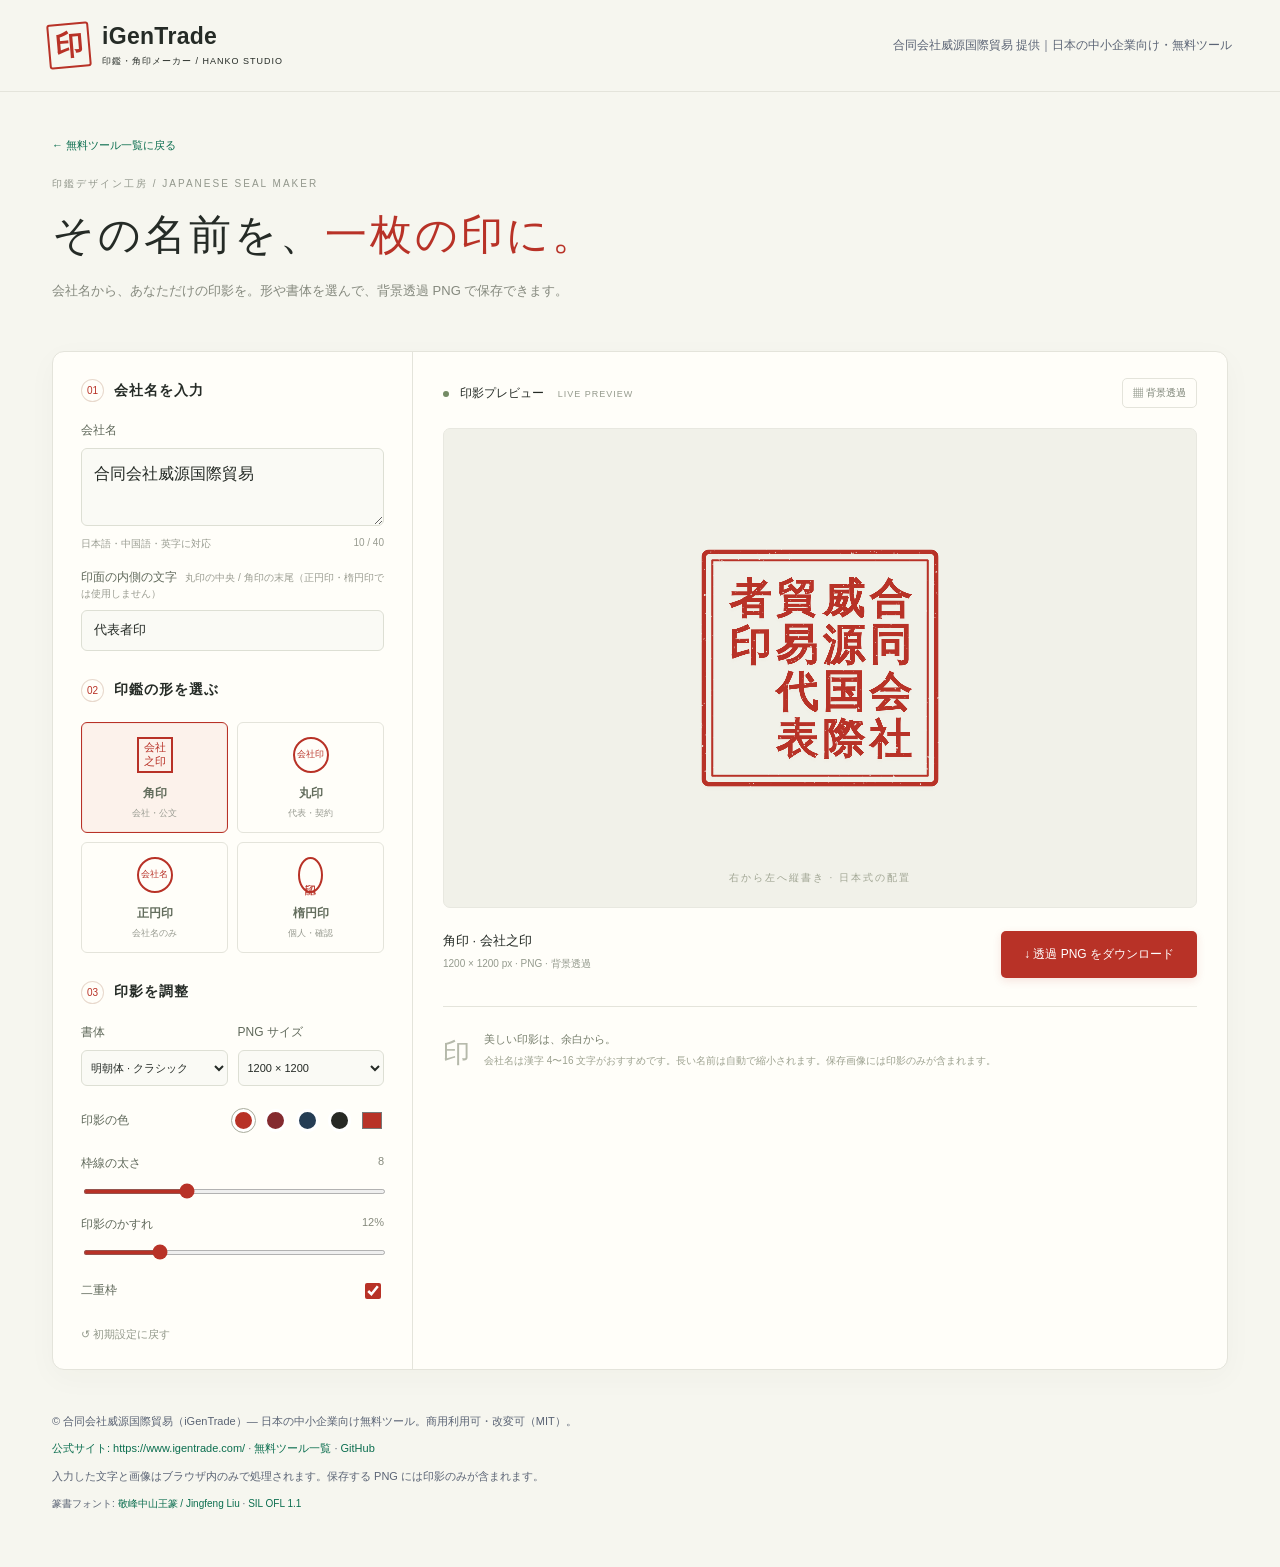
==== commit 380e7961: "Add company-only circular seal style without representative text" ====
--- a/hanko/index.html
+++ b/hanko/index.html
@@ -4,6 +4,6 @@
 <body>
 <header><a class="brand" href="#"><span class="brandmark">印</span><span>iGenTrade<small>印鑑・角印メーカー / HANKO STUDIO</small></span></a><span class="header-note">合同会社威源国際貿易 提供｜日本の中小企業向け・無料ツール</span></header>
 <main><section class="intro"><nav class="tool-nav" aria-label="ツールナビゲーション"><a href="https://igentrade.github.io/igentrade-tools/">← 無料ツール一覧に戻る</a></nav><div class="eyebrow">印鑑デザイン工房 / JAPANESE SEAL MAKER</div><h1>その名前を、<span>一枚の印に。</span></h1><p>会社名から、あなただけの印影を。形や書体を選んで、背景透過 PNG で保存できます。</p></section>
-<div class="workspace"><aside class="controls"><div class="section-title"><span>01</span><h2>会社名を入力</h2></div><label for="name">会社名</label><textarea id="name" rows="2" maxlength="40">合同会社威源国際貿易</textarea><div class="help"><span>日本語・中国語・英字に対応</span><span id="count"></span></div><label for="subtitle">印面の内側の文字 <small>丸印の中央 / 角印の末尾（楕円印では使用しません）</small></label><input id="subtitle" maxlength="12" value="代表者印"><div class="section-title second"><span>02</span><h2>印鑑の形を選ぶ</h2></div><div class="styles" role="group" aria-label="印鑑の種類"><button class="style selected" data-style="square" aria-pressed="true"><i class="mini square">会社<br>之印</i><strong>角印</strong><small>会社・公文</small></button><button class="style" data-style="round" aria-pressed="false"><i class="mini round">会社印</i><strong>丸印</strong><small>代表・契約</small></button><button class="style" data-style="oval" aria-pressed="false"><i class="mini oval">認印</i><strong>楕円印</strong><small>個人・確認</small></button></div><div class="section-title second"><span>03</span><h2>印影を調整</h2></div><div class="two"><div><label for="font">書体</label><select id="font"><option value="serif">明朝体 · クラシック</option><option value="sans">ゴシック体 · モダン</option><option value="brush">楷書体 · 手書き風</option><option value="seal">篆書風 · 古印</option></select></div><div><label for="size">PNG サイズ</label><select id="size"><option value="1200">1200 × 1200</option><option value="600">600 × 600</option><option value="2400">2400 × 2400</option></select></div></div><p class="font-help" id="fontHelp" hidden>篆書風は敬峰中山王篆を使用します。未収録の文字は明朝体で表示されます。</p><div class="color-row"><label for="color">印影の色</label><div class="swatches"><button data-color="#b83227" class="swatch active" style="--swatch:#b83227" aria-label="朱色"></button><button data-color="#842b2f" class="swatch" style="--swatch:#842b2f" aria-label="深紅"></button><button data-color="#253d54" class="swatch" style="--swatch:#253d54" aria-label="紺色"></button><button data-color="#272925" class="swatch" style="--swatch:#272925" aria-label="墨色"></button><input type="color" id="color" value="#b83227" aria-label="自定义印影の色"></div></div><label class="range-label" for="border">枠線の太さ <output id="borderValue">8</output></label><input type="range" id="border" min="3" max="18" value="8"><label class="range-label" for="texture">印影のかすれ <output id="textureValue">12%</output></label><input type="range" id="texture" min="0" max="50" value="12"><div class="switch-row"><label for="double">二重枠</label><input id="double" type="checkbox" checked></div><button id="reset" class="reset">↺ 初期設定に戻す</button></aside>
+<div class="workspace"><aside class="controls"><div class="section-title"><span>01</span><h2>会社名を入力</h2></div><label for="name">会社名</label><textarea id="name" rows="2" maxlength="40">合同会社威源国際貿易</textarea><div class="help"><span>日本語・中国語・英字に対応</span><span id="count"></span></div><label for="subtitle">印面の内側の文字 <small>丸印の中央 / 角印の末尾（正円印・楕円印では使用しません）</small></label><input id="subtitle" maxlength="12" value="代表者印"><div class="section-title second"><span>02</span><h2>印鑑の形を選ぶ</h2></div><div class="styles" role="group" aria-label="印鑑の種類"><button class="style selected" data-style="square" aria-pressed="true"><i class="mini square">会社<br>之印</i><strong>角印</strong><small>会社・公文</small></button><button class="style" data-style="round" aria-pressed="false"><i class="mini round">会社印</i><strong>丸印</strong><small>代表・契約</small></button><button class="style" data-style="circle" aria-pressed="false"><i class="mini round">会社名</i><strong>正円印</strong><small>会社名のみ</small></button><button class="style" data-style="oval" aria-pressed="false"><i class="mini oval">認印</i><strong>楕円印</strong><small>個人・確認</small></button></div><div class="section-title second"><span>03</span><h2>印影を調整</h2></div><div class="two"><div><label for="font">書体</label><select id="font"><option value="serif">明朝体 · クラシック</option><option value="sans">ゴシック体 · モダン</option><option value="brush">楷書体 · 手書き風</option><option value="seal">篆書風 · 古印</option></select></div><div><label for="size">PNG サイズ</label><select id="size"><option value="1200">1200 × 1200</option><option value="600">600 × 600</option><option value="2400">2400 × 2400</option></select></div></div><p class="font-help" id="fontHelp" hidden>篆書風は敬峰中山王篆を使用します。未収録の文字は明朝体で表示されます。</p><div class="color-row"><label for="color">印影の色</label><div class="swatches"><button data-color="#b83227" class="swatch active" style="--swatch:#b83227" aria-label="朱色"></button><button data-color="#842b2f" class="swatch" style="--swatch:#842b2f" aria-label="深紅"></button><button data-color="#253d54" class="swatch" style="--swatch:#253d54" aria-label="紺色"></button><button data-color="#272925" class="swatch" style="--swatch:#272925" aria-label="墨色"></button><input type="color" id="color" value="#b83227" aria-label="自定义印影の色"></div></div><label class="range-label" for="border">枠線の太さ <output id="borderValue">8</output></label><input type="range" id="border" min="3" max="18" value="8"><label class="range-label" for="texture">印影のかすれ <output id="textureValue">12%</output></label><input type="range" id="texture" min="0" max="50" value="12"><div class="switch-row"><label for="double">二重枠</label><input id="double" type="checkbox" checked></div><button id="reset" class="reset">↺ 初期設定に戻す</button></aside>
 <section class="preview"><div class="preview-head"><div><span class="live-dot"></span> 印影プレビュー <small>LIVE PREVIEW</small></div><button id="background" aria-pressed="false">▦ 背景透過</button></div><div class="stage" id="stage"><canvas id="canvas" width="1200" height="1200" aria-label="生成した印鑑のプレビュー"></canvas><div class="stage-note">右から左へ縦書き · 日本式の配置</div></div><div class="preview-bottom"><div><strong id="styleName">角印 · 会社之印</strong><p id="exportInfo">1200 × 1200 px · PNG · 背景透過</p></div><button id="download">↓ 透過 PNG をダウンロード</button></div><div class="tips"><span>印</span><div><strong>美しい印影は、余白から。</strong><p>会社名は漢字 4〜16 文字がおすすめです。長い名前は自動で縮小されます。保存画像には印影のみが含まれます。</p></div></div><div id="status" role="status" aria-live="polite"></div></section></div>
 <footer class="site-foot"><p>© 合同会社威源国際貿易（iGenTrade）— 日本の中小企業向け無料ツール。商用利用可・改変可（MIT）。</p><p><a href="https://www.igentrade.com/" target="_blank" rel="noopener">公式サイト: https://www.igentrade.com/</a> <span aria-hidden="true"> · </span> <a href="https://igentrade.github.io/igentrade-tools/">無料ツール一覧</a> <span aria-hidden="true"> · </span> <a href="https://github.com/igentrade/igentrade-tools/tree/main/hanko" target="_blank" rel="noopener">GitHub</a></p><p>入力した文字と画像はブラウザ内のみで処理されます。保存する PNG には印影のみが含まれます。</p><p class="font-credit">篆書フォント: <a href="https://github.com/SuperMate-Ai/JFZSKSealScript" target="_blank" rel="noopener">敬峰中山王篆 / Jingfeng Liu</a> · <a href="fonts-OFL.txt">SIL OFL 1.1</a></p></footer></main><script src="app.js"></script></body></html>
--- a/hanko/style.css
+++ b/hanko/style.css
@@ -4,3 +4,5 @@
 .brand{font-family:Inter,"Yu Gothic","Microsoft YaHei",sans-serif;font-size:23px;letter-spacing:.3px}.brand small{font-size:9px;letter-spacing:1px}.header-note{max-width:380px;text-align:right;line-height:1.8;color:#5b6475}.tool-nav{margin-bottom:24px;font-size:11px}.tool-nav a,.site-foot a{color:#0b6e4f;text-decoration:none}.tool-nav a:hover,.site-foot a:hover{text-decoration:underline}.site-foot{display:block;line-height:1.8;letter-spacing:0;font-size:11px;color:#5b6475;padding:4px 0 16px}.site-foot p{margin:8px 0}@media(max-width:850px){.header-note{max-width:230px;font-size:10px}}@media(max-width:640px){header{height:auto;min-height:105px;align-items:flex-start;flex-direction:column;justify-content:center;gap:12px;padding:17px 24px}.header-note{display:block;max-width:none;text-align:left;font-size:9px}.brand{font-size:21px}.brand small{font-size:8px}.tool-nav{margin-bottom:20px}.site-foot{font-size:10px}}
 
 .font-help{font-size:10px;color:#7e8578;line-height:1.7;margin:12px 0}.font-credit{font-size:10px}.font-help[hidden]{display:none}
+
+.styles{grid-template-columns:repeat(2,minmax(0,1fr))}#subtitle:disabled{opacity:.5;cursor:not-allowed}
